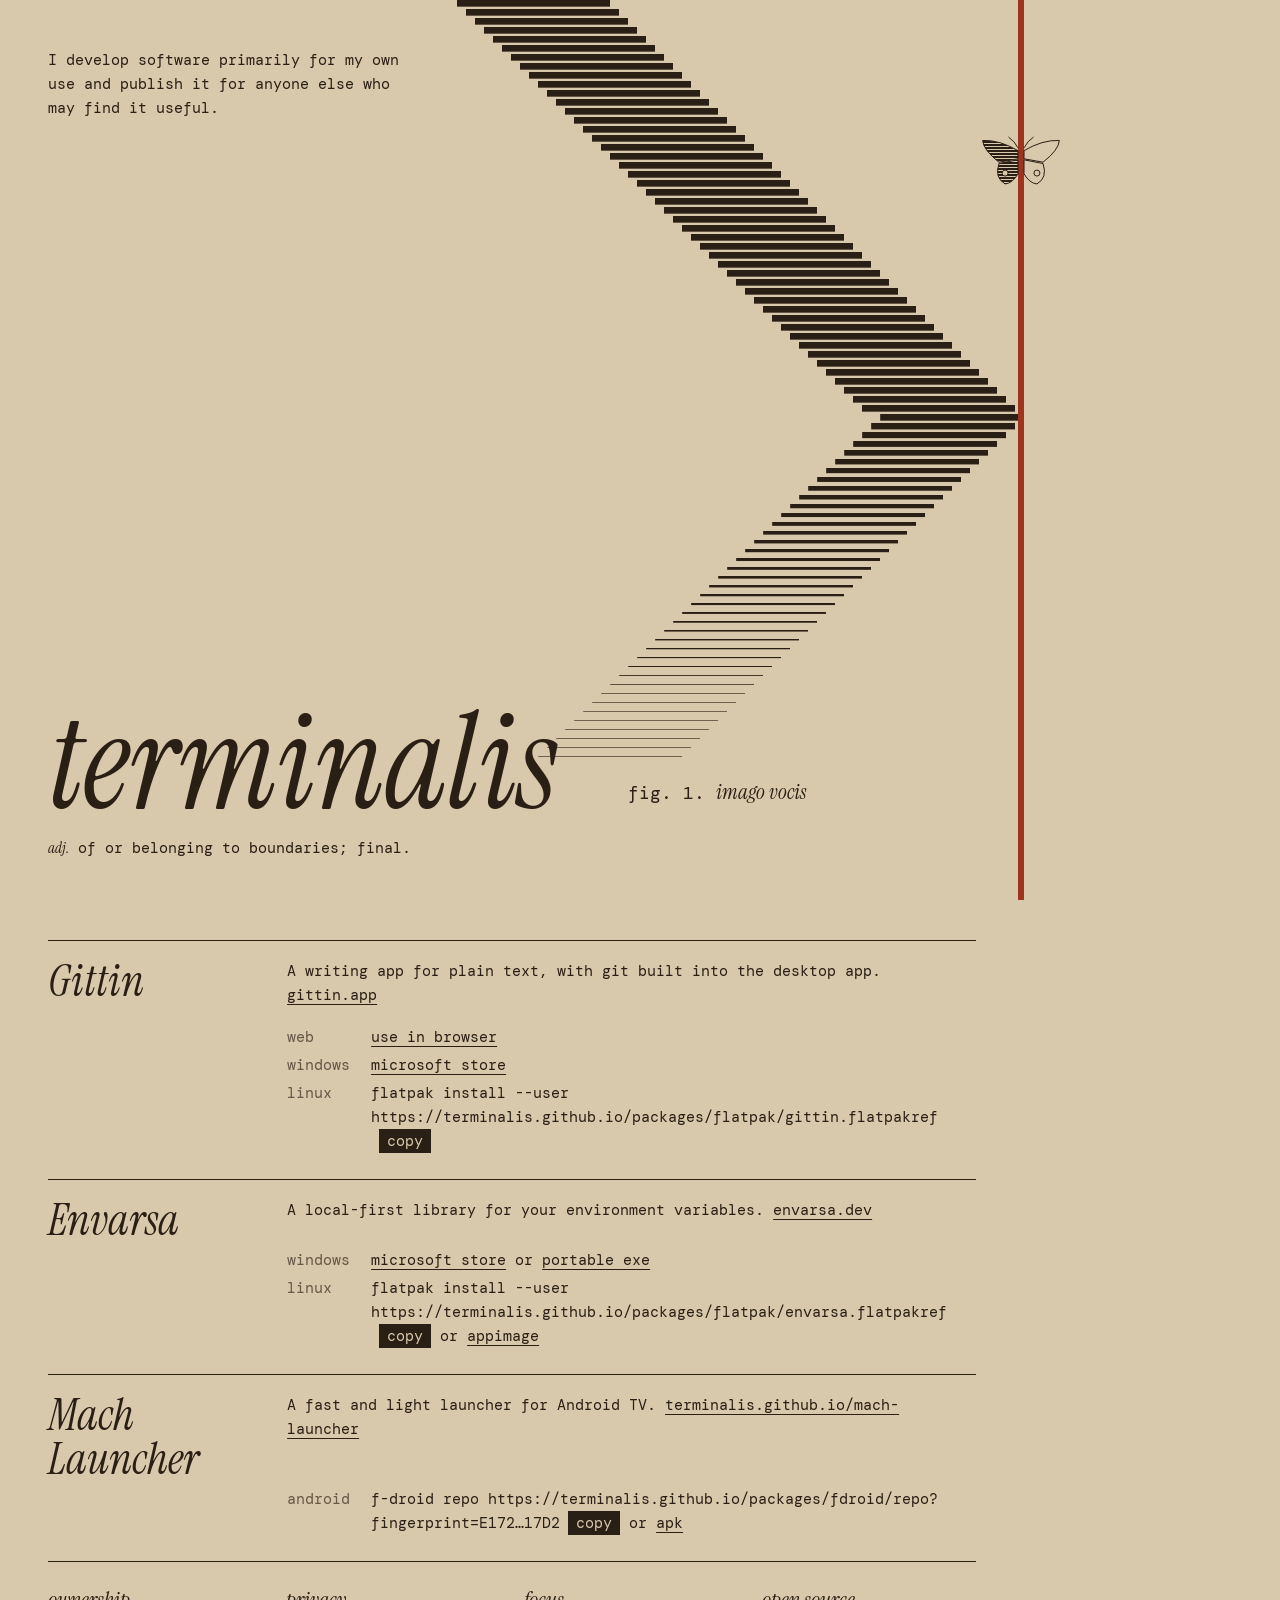
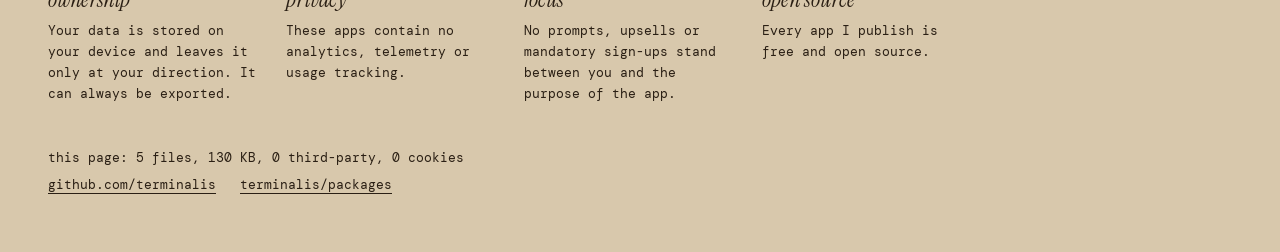
==== index.html @ 7bc675ed "Add the homepage" ====
<!doctype html>
<html lang="en">
<head>
<meta charset="utf-8">
<meta name="viewport" content="width=device-width,initial-scale=1">
<meta http-equiv="Content-Security-Policy" content="default-src 'none'; script-src 'self'; style-src 'self'; font-src 'self'; img-src data:; connect-src 'self'; base-uri 'none'; form-action 'none'">
<title>terminalis</title>
<meta name="description" content="I develop software primarily for my own use and publish it for anyone else who may find it useful.">
<meta name="theme-color" content="#d8c8ac">
<link rel="canonical" href="https://terminalis.github.io/">
<link rel="icon" href="data:image/svg+xml,%3Csvg xmlns='http://www.w3.org/2000/svg' viewBox='0 0 32 32'%3E%3Crect width='32' height='32' fill='%23d8c8ac'/%3E%3Cpath d='M5 3l14 13L5 29' fill='none' stroke='%232a1f14' stroke-width='5'/%3E%3Crect x='23' width='3' height='32' fill='%239e341e'/%3E%3C/svg%3E">
<link rel="preload" href="fonts/InstrumentSerif-Italic.ttf" as="font" type="font/ttf" crossorigin>
<link rel="stylesheet" href="style.css">
<script src="site.js" defer></script>
</head>
<body>
<main>
  <section class="hero">
    <canvas id="mark" role="img" aria-label="A line strikes a wall and returns, thinning until it stops."></canvas>
    <p class="fig">fig. 1. <em>imago vocis</em></p>
    <p class="intro">I develop software primarily for my own use and publish it for anyone else who may find it useful.</p>
    <div class="title">
      <h1>terminalis</h1>
      <p class="gloss"><em>adj.</em> of or belonging to boundaries; final.</p>
    </div>
  </section>

  <section class="legend">
    <article class="row" id="gittin">
      <h2>Gittin</h2>
      <p>A writing app for plain text, with git built into the desktop app. <a href="https://gittin.app">gittin.app</a></p>
      <div class="figs" data-release="gittin"></div>
      <dl class="ways">
        <dt>web</dt><dd><a href="https://gittin.app/use/">use in browser</a></dd>
        <dt>windows</dt><dd><a href="https://apps.microsoft.com/detail/9NDJ4HR0FF1H">microsoft store</a></dd>
        <dt>linux</dt><dd><code>flatpak install --user https://terminalis.github.io/packages/flatpak/gittin.flatpakref</code><button type="button" hidden data-copy="flatpak install --user https://terminalis.github.io/packages/flatpak/gittin.flatpakref">copy</button></dd>
      </dl>
    </article>
    <article class="row" id="envarsa">
      <h2>Envarsa</h2>
      <p>A local-first library for your environment variables. <a href="https://envarsa.dev">envarsa.dev</a></p>
      <div class="figs" data-release="envarsa"></div>
      <dl class="ways">
        <dt>windows</dt><dd><a href="https://apps.microsoft.com/detail/9NQCBXD2WQ2M">microsoft store</a> or <a href="https://github.com/terminalis/envarsa/releases/latest">portable exe</a></dd>
        <dt>linux</dt><dd><code>flatpak install --user https://terminalis.github.io/packages/flatpak/envarsa.flatpakref</code><button type="button" hidden data-copy="flatpak install --user https://terminalis.github.io/packages/flatpak/envarsa.flatpakref">copy</button> or <a href="https://github.com/terminalis/envarsa/releases/latest">appimage</a></dd>
      </dl>
    </article>
    <article class="row" id="mach-launcher">
      <h2>Mach Launcher</h2>
      <p>A fast and light launcher for Android TV. <a href="https://terminalis.github.io/mach-launcher/">terminalis.github.io/mach-launcher</a></p>
      <div class="figs" data-release="mach-launcher"></div>
      <dl class="ways">
        <dt>android</dt><dd>f-droid repo <code>https://terminalis.github.io/packages/fdroid/repo?fingerprint=E172<span>E436AAECD5F656AFEB2D40F3011C111C114AB1A60507672CEA5ACBDC</span>17D2</code><button type="button" hidden data-copy="https://terminalis.github.io/packages/fdroid/repo?fingerprint=E172E436AAECD5F656AFEB2D40F3011C111C114AB1A60507672CEA5ACBDC17D2">copy</button> or <a href="https://github.com/terminalis/mach-launcher/releases/latest">apk</a></dd>
      </dl>
    </article>
  </section>

  <dl class="notes">
    <div><dt><em>ownership</em></dt><dd>Your data is stored on your device and leaves it only at your direction. It can always be exported.</dd></div>
    <div><dt><em>privacy</em></dt><dd>These apps contain no analytics, telemetry or usage tracking.</dd></div>
    <div><dt><em>focus</em></dt><dd>No prompts, upsells or mandatory sign-ups stand between you and the purpose of the app.</dd></div>
    <div><dt><em>open source</em></dt><dd>Every app I publish is free and open source.</dd></div>
  </dl>

  <footer>
    <span id="weight"></span>
    <a href="https://github.com/terminalis">github.com/terminalis</a>
    <a href="https://github.com/terminalis/packages">terminalis/packages</a>
  </footer>
</main>
<div class="line" aria-hidden="true"></div>
<canvas class="moth" id="moth" aria-hidden="true"></canvas>
</body>
</html>
---- style.css ----
@font-face{font-family:"DM Mono";src:url(fonts/DMMono-Regular.ttf);font-display:swap}
@font-face{font-family:"Instrument Serif";src:url(fonts/InstrumentSerif-Italic.ttf);font-style:italic;font-display:swap}
*{box-sizing:border-box}
:root{--paper:#d8c8ac;--ink:#2a1f14;--red:#9e341e;--beyond:clamp(44px,20vw,300px);--pad:48px;color-scheme:light}
html{background:var(--paper);color:var(--ink);font:15px/1.6 "DM Mono",ui-monospace,Consolas,monospace;-webkit-text-size-adjust:100%}
body{margin:0}
a{color:inherit;text-underline-offset:4px;text-decoration-thickness:1px}
a:hover{background:var(--ink);color:var(--paper);text-decoration:none}
:focus-visible{outline:2px solid var(--ink);outline-offset:3px}
em,h1,h2{font-family:"Instrument Serif",Georgia,serif;font-style:italic;font-weight:400}
main{margin-right:var(--beyond)}
.line{position:fixed;top:0;bottom:0;right:var(--beyond);width:6px;background:var(--red)}
.moth{position:fixed;top:15vh;right:calc(var(--beyond) + 3px - var(--mw,0px) / 2);pointer-events:none}
.hero{position:relative;height:100vh;min-height:640px;overflow:hidden}
#mark{position:absolute;inset:0;display:block}
.intro{position:absolute;left:var(--pad);top:var(--pad);max-width:var(--leadw,380px);margin:0}
.title{position:absolute;left:var(--pad);bottom:calc(var(--pad) - 8px)}
h1{font-size:clamp(72px,10.4vw,168px);line-height:.95;margin:0}
.gloss{margin:10px 0 0}
.fig{position:absolute;margin:0;font-size:18px;left:var(--figx,60%);top:var(--figy,88%);white-space:nowrap}
.fig em{font-size:21px}
.legend{padding:40px var(--pad) 0}
.row{display:grid;grid-template-columns:minmax(120px,1.1fr) minmax(0,3.4fr) auto;gap:6px 24px;border-top:1px solid var(--ink);padding:18px 0 26px}
.row h2{font-size:44px;line-height:1;margin:0}
.row p{margin:0 0 12px}
.row .ways{grid-column:2/4;display:grid;grid-template-columns:72px minmax(0,1fr);gap:4px 12px;margin:0}
.ways dd{margin:0;min-width:0}
.ways dt{opacity:.66}
.figs{text-align:right;white-space:nowrap}
code{font:inherit;overflow-wrap:anywhere}
code span{font-size:0;white-space:nowrap}
code span::before{content:"\2026";font-size:1rem}
button{font:inherit;color:var(--paper);background:var(--ink);border:0;padding:0 8px;margin-left:8px;cursor:pointer}
.notes{display:grid;grid-template-columns:repeat(4,minmax(0,1fr));gap:24px;border-top:1px solid var(--ink);margin:0 var(--pad);padding:20px 0 0}
.notes dt em{font-size:22px}
.notes dd{margin:4px 0 0;font-size:13px}
footer{padding:44px var(--pad) 56px;display:flex;flex-wrap:wrap;gap:6px 24px;font-size:13px}
footer span{flex-basis:100%}
@media (max-width:1099px){
  :root{--pad:20px;--beyond:40px}
  .moth{position:absolute;top:32px}
  .hero{height:auto;min-height:0;overflow:visible}
  #mark{position:relative}
  .fig{position:static;margin:10px var(--pad) 0;text-align:right}
  .title,.intro{position:static;margin:20px var(--pad) 0;max-width:none}
  h1{font-size:19vw}
  .row{grid-template-columns:minmax(0,1fr)}
  .row .ways{grid-column:auto;grid-template-columns:minmax(0,1fr)}
  .ways dd{margin-bottom:10px}
  .figs{text-align:left}
  .notes{grid-template-columns:minmax(0,1fr)}
}
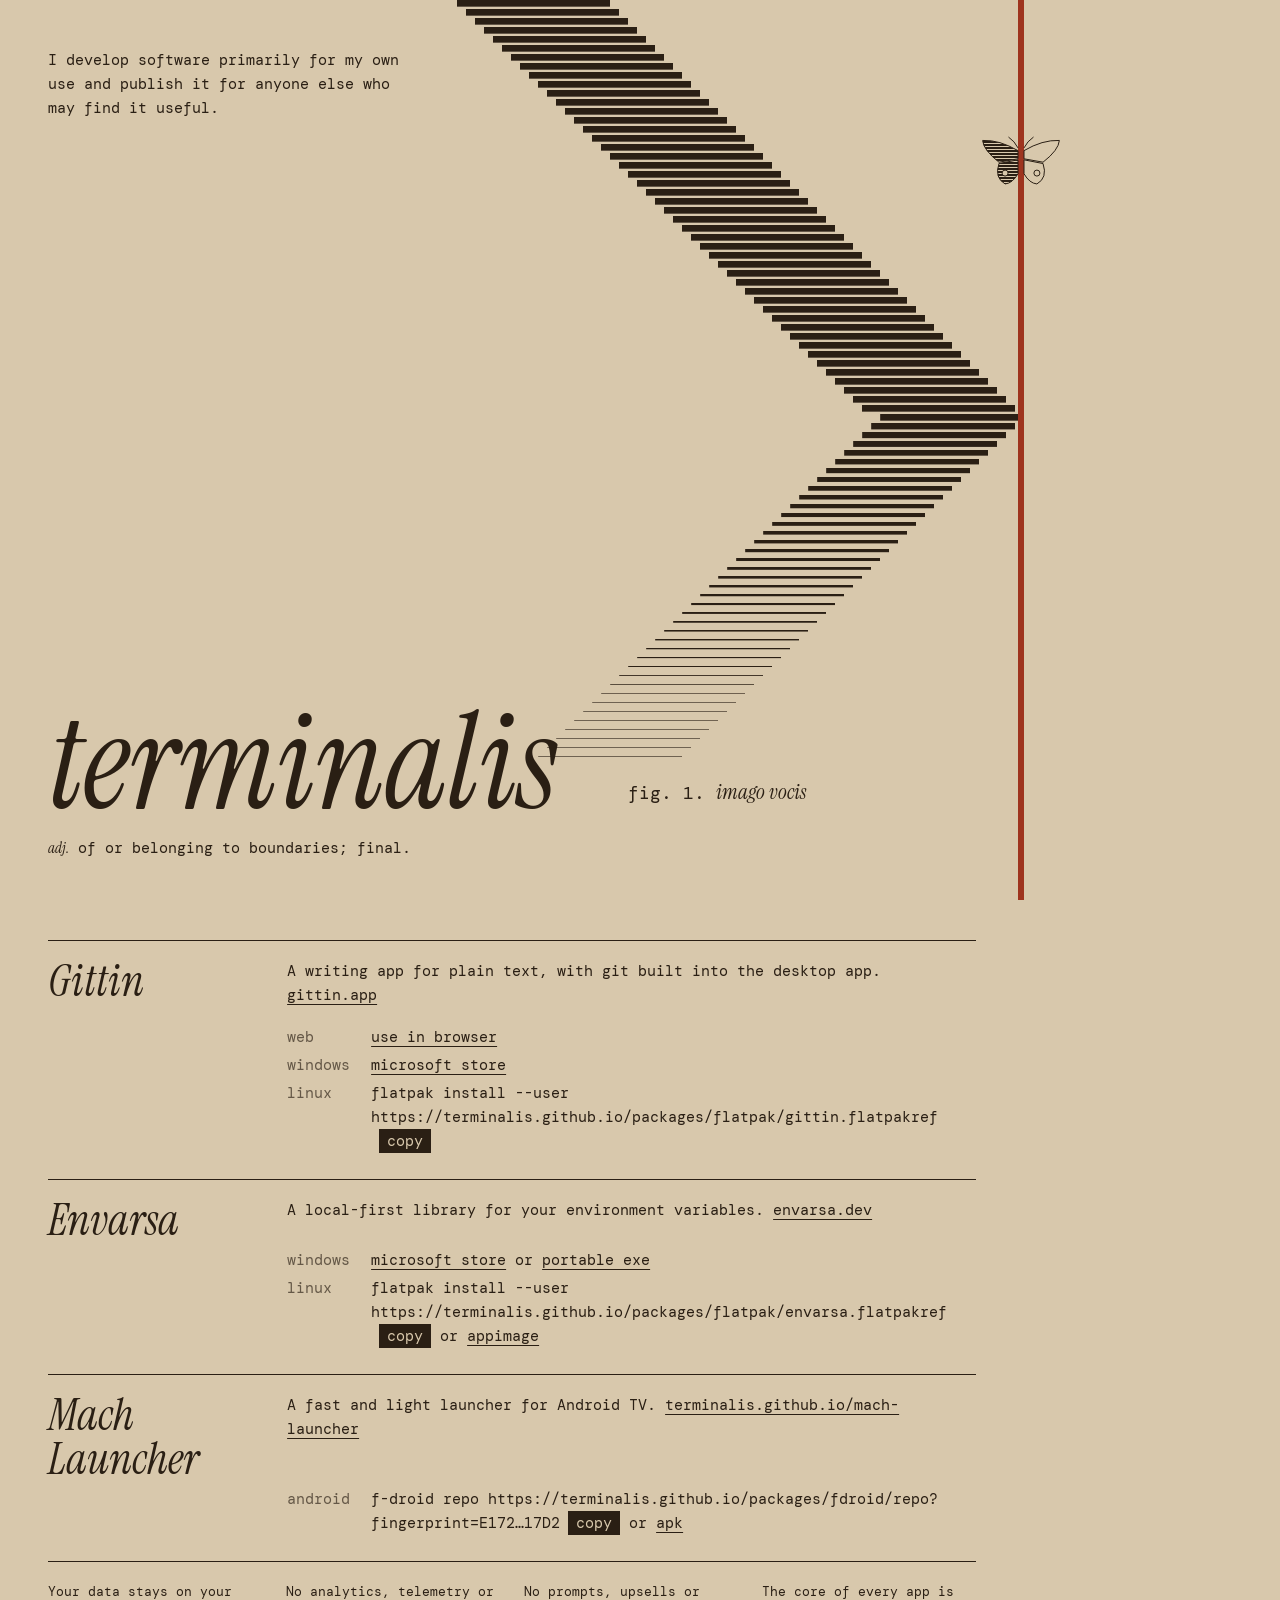
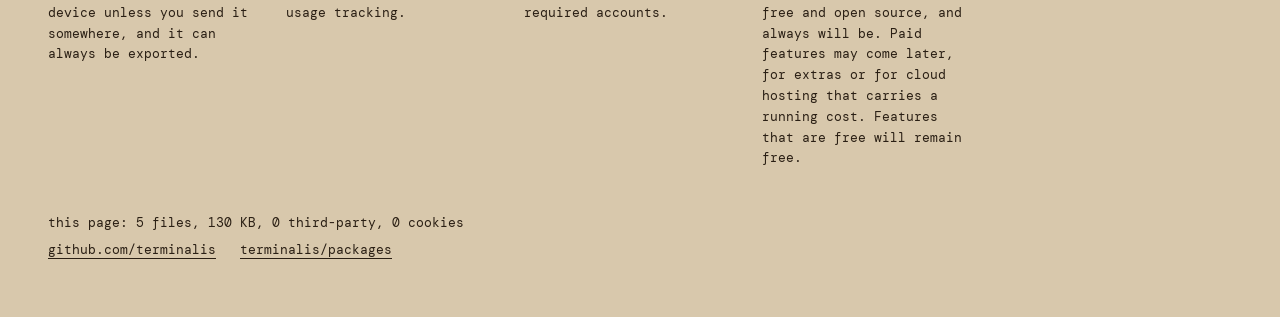
==== commit dd2bfd13: "Describe what to expect from the apps and where the packages are" ====
--- a/index.html
+++ b/index.html
@@ -55,12 +55,12 @@
     </article>
   </section>
 
-  <dl class="notes">
-    <div><dt><em>ownership</em></dt><dd>Your data is stored on your device and leaves it only at your direction. It can always be exported.</dd></div>
-    <div><dt><em>privacy</em></dt><dd>These apps contain no analytics, telemetry or usage tracking.</dd></div>
-    <div><dt><em>focus</em></dt><dd>No prompts, upsells or mandatory sign-ups stand between you and the purpose of the app.</dd></div>
-    <div><dt><em>open source</em></dt><dd>Every app I publish is free and open source.</dd></div>
-  </dl>
+  <ul class="notes">
+    <li>Your data stays on your device unless you send it somewhere, and it can always be exported.</li>
+    <li>No analytics, telemetry or usage tracking.</li>
+    <li>No prompts, upsells or required accounts.</li>
+    <li>The core of every app is free and open source, and always will be. Paid features may come later, for extras or for cloud hosting that carries a running cost. Features that are free will remain free.</li>
+  </ul>
 
   <footer>
     <span id="weight"></span>
--- a/style.css
+++ b/style.css
@@ -31,9 +31,8 @@
 code span{font-size:0;white-space:nowrap}
 code span::before{content:"\2026";font-size:1rem}
 button{font:inherit;color:var(--paper);background:var(--ink);border:0;padding:0 8px;margin-left:8px;cursor:pointer}
-.notes{display:grid;grid-template-columns:repeat(4,minmax(0,1fr));gap:24px;border-top:1px solid var(--ink);margin:0 var(--pad);padding:20px 0 0}
-.notes dt em{font-size:22px}
-.notes dd{margin:4px 0 0;font-size:13px}
+.notes{display:grid;grid-template-columns:repeat(4,minmax(0,1fr));gap:24px;border-top:1px solid var(--ink);margin:0 var(--pad);padding:20px 0 0;list-style:none}
+.notes li{font-size:13px}
 footer{padding:44px var(--pad) 56px;display:flex;flex-wrap:wrap;gap:6px 24px;font-size:13px}
 footer span{flex-basis:100%}
 @media (max-width:1099px){
